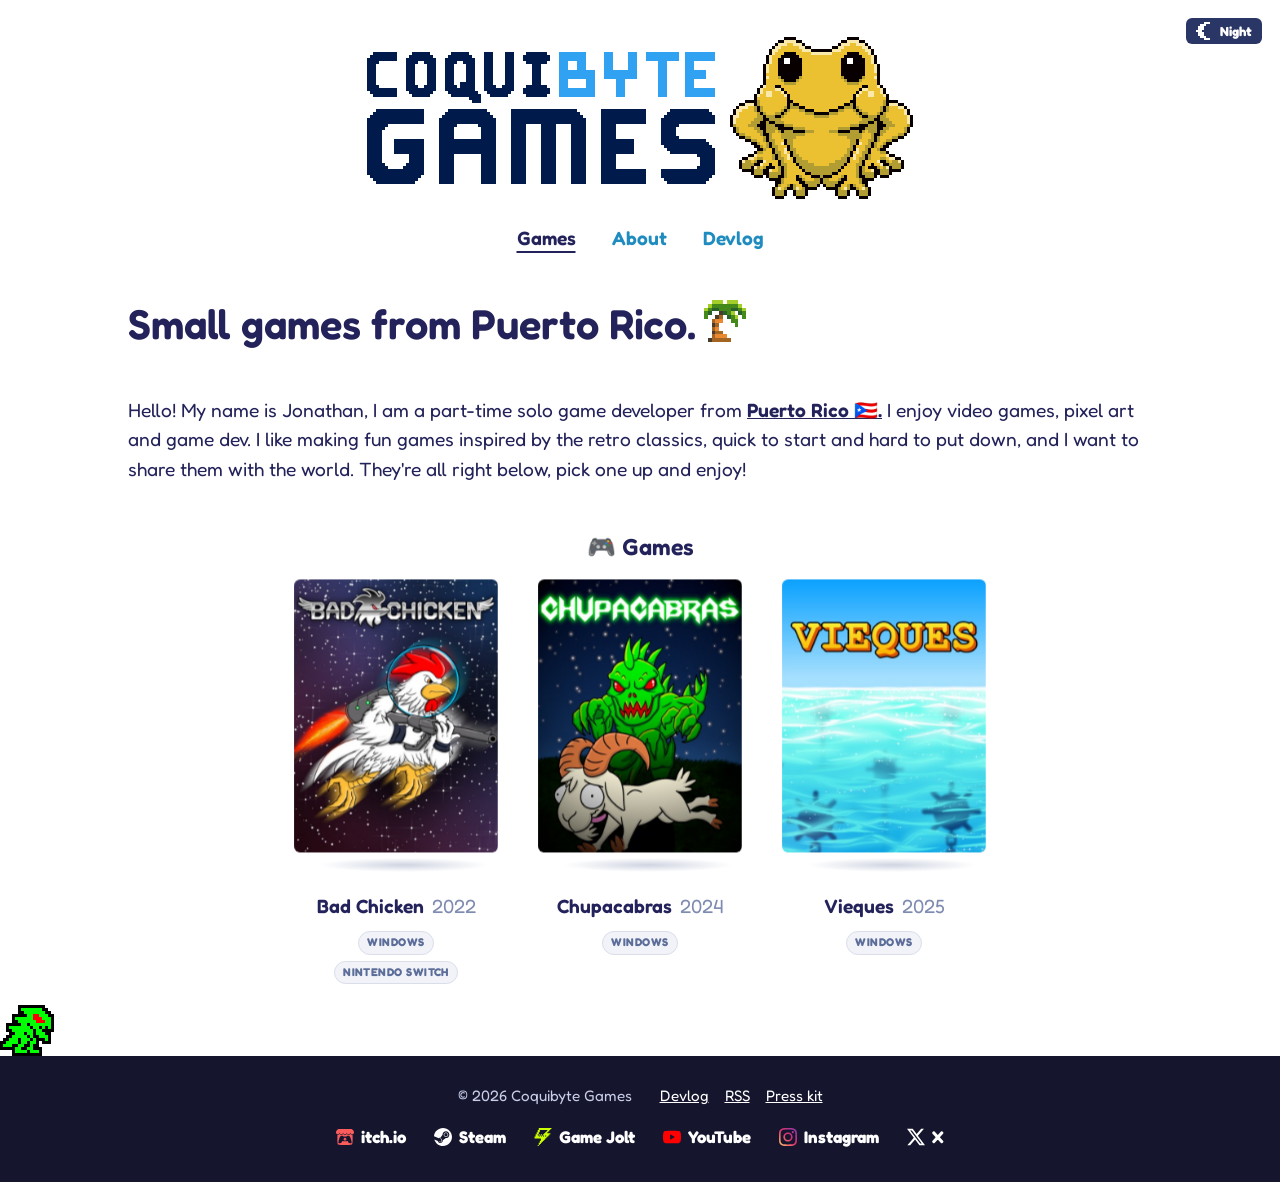
==== index.html @ 66b5eb73 "Coquibyte Games website" ====
<!doctype html>
<html lang="en">
<head>
<title>Coquibyte Games</title>
<meta name="description" content="Fun pixel-art games inspired by the retro classics, quick to start and hard to put down: Bad Chicken on Steam and Switch, Chupacabras and Vieques free on itch.io. Pick one up and enjoy!">
<meta charset="utf-8">
<meta name="viewport" content="width=device-width,initial-scale=1,viewport-fit=cover">
<link rel="icon" type="image/png" href="img/favicon.png">
<!-- Link previews on social sites and chats (build.ps1 fills these from the page's title, description, path and image) -->
<meta property="og:site_name" content="Coquibyte Games">
<meta property="og:type" content="website">
<meta property="og:title" content="Coquibyte Games">
<meta property="og:description" content="Fun pixel-art games inspired by the retro classics, quick to start and hard to put down: Bad Chicken on Steam and Switch, Chupacabras and Vieques free on itch.io. Pick one up and enjoy!">
<link rel="canonical" href="https://coquibytegames.com/">
<meta property="og:url" content="https://coquibytegames.com/">
<meta property="og:image" content="https://coquibytegames.com/img/og-home.png">
<meta name="twitter:card" content="summary_large_image">
<meta name="twitter:site" content="@CoquiByteGames">
<link rel="alternate" type="application/rss+xml" title="Coquibyte Games devlog" href="feed.xml">
<link rel="stylesheet" href="css/style.css">
<script>
// Day or night, set before the page draws: the visitor's choice (the Day/Night button), otherwise their system's setting.
// The choice is kept in localStorage, so it holds across visits, and in window.name, which carries over to the next page
// in the same tab even where storage is blocked
function cbGet(key){
  try{var v=localStorage.getItem(key);if(v)return v;}catch(e){}
  var m=(window.name||"").match(new RegExp("(?:^|;)"+key+"=([a-z]+)"));
  return m?m[1]:null;
}
function cbSet(key,value){
  try{localStorage.setItem(key,value);}catch(e){}
  var parts=(window.name||"").split(";").filter(function(p){return p&&p.indexOf(key+"=")!==0;});
  parts.push(key+"="+value);
  window.name=parts.join(";");
}
(function(){
  var mode=cbGet("cb-mode"),system=window.matchMedia&&window.matchMedia("(prefers-color-scheme: dark)").matches;
  document.documentElement.dataset.theme=mode||(system?"dark":"light");
})();
// The pixel-art logo on whole screen pixels: at a fractional screen scale (150%: 1.5 screen pixels per CSS pixel) its 1 px strokes
// would come out uneven, so the logo is zoomed to the next whole number of screen pixels per art pixel (2 at 150%, 1 at 100%, 2 at 200%)
function cbBrandZoom(){
  var dpr=window.devicePixelRatio||1;
  document.documentElement.style.setProperty("--brand-zoom",Math.ceil(dpr-0.01)/dpr);
}
cbBrandZoom();
</script>
<script src="js/site.js" defer></script>

</head>
<body data-page="games">
<div class="wrap">
<a class="skip" href="#main">Skip to content</a>
<header class="site-head">
  <!-- The logo big and centered, in two layers (tools/make-logos.ps1): the lettering links home, the coquí over it is a button that croaks -->
  <div class="bar-brand">
    <a class="logo-text" href="index.html" aria-label="Coquibyte Games, home">
      <img class="day-only" src="img/logo-text-day.png" width="184" height="56" alt="">
      <img class="night-only" src="img/logo-text-night.png" width="184" height="56" alt="">
    </a>
    <button type="button" class="coqui" id="coqui" data-sound="audio/coqui.wav" aria-label="Coquí!">
      <img src="img/logo-coqui.png" width="61" height="54" alt="">
    </button>
  </div>
  <nav class="site-nav" aria-label="Main">
    <a href="index.html" data-nav="games">Games</a>
    <a href="about.html" data-nav="about">About</a>
    <a href="devlog.html" data-nav="devlog">Devlog</a>
  </nav>
  <!-- Day/Night at the top right corner of the page (2026-11-02): the shared button (js/site.js) -->
  <div class="toolbar">
    <button type="button" class="mode" id="mode" data-modes="light dark" data-sun="img/sun.png" data-moon="img/moon.png"></button>
  </div>
</header>

<main id="main">
  <section class="intro" aria-labelledby="hi">
    <h1 id="hi">Small games from <span class="nowrap">Puerto Rico.<img class="palm" src="img/palm.png" width="44" height="44" alt=""></span></h1>
  </section>

  <!-- The hello paragraph, after Marketing/test-page-2025/test.html; the banner's subtext is rolled into it (2026-11-03) -->
  <section class="hello" aria-label="Hello">
    <p>Hello! My name is Jonathan, I am a part-time solo game developer from <a href="https://en.wikipedia.org/wiki/Puerto_Rico">Puerto Rico 🇵🇷.</a> I enjoy video games, pixel art and game dev. I like making fun games inspired by the retro classics, quick to start and hard to put down, and I want to share them with the world. They're all right below, pick one up and enjoy!</p>
  </section>

  <!-- The games as the shared 3D boxes (build.ps1's box marker, centered here), oldest first and the one in the works last, as the
       2025 test page had them. The itch.io capsules tried before are in img/capsules -->
  <section class="section" aria-labelledby="games-h">
    <h2 id="games-h"><span aria-hidden="true">🎮</span> Games</h2>
    <div class="shelf">
      <a class="game" href="games/bad-chicken.html">
        <span class="box3d" data-game="bad-chicken"><span class="lift"><span class="box">
  <span class="face front"><img src="img/covers/bad-chicken.jpg" alt=""></span>
  <span class="face spine" aria-hidden="true"><span>Bad Chicken</span><i></i></span>
  <span class="face top"></span>
</span></span><span class="floor"></span></span>
        <span class="name"><span>Bad Chicken</span><span class="when">2022</span></span>
        <span class="badges"><span class="badge">Windows</span><span class="badge">Nintendo Switch</span></span>
      </a>
      <a class="game" href="games/chupacabras.html">
        <span class="box3d" data-game="chupacabras"><span class="lift"><span class="box">
  <span class="face front"><img src="img/covers/chupacabras.jpg" alt=""></span>
  <span class="face spine" aria-hidden="true"><span>Chupacabras</span><i></i></span>
  <span class="face top"></span>
</span></span><span class="floor"></span></span>
        <span class="name"><span>Chupacabras</span><span class="when">2024</span></span>
        <span class="badges"><span class="badge">Windows</span></span>
      </a>
      <a class="game" href="games/vieques.html">
        <span class="box3d" data-game="vieques"><span class="lift"><span class="box">
  <span class="face front"><img src="img/covers/vieques.jpg" alt=""></span>
  <span class="face spine" aria-hidden="true"><span>Vieques</span><i></i></span>
  <span class="face top"></span>
</span></span><span class="floor"></span></span>
        <span class="name"><span>Vieques</span><span class="when">2025</span></span>
        <span class="badges"><span class="badge">Windows</span></span>
      </a>
    </div>
  </section>
</main>
<footer>
  <!-- The Chupacabras that runs along the footer's top edge is a button: it opens Chupacabras Run (js/chupa-run.js), an endless
       runner after Chrome's dinosaur game jumping the game's corral fences, played in the strip below, the full width of the page -->
  <button type="button" class="chupa" id="chupa" aria-label="Play Chupacabras Run"></button>
  <div class="cg" id="chupa-game" role="region" aria-label="Chupacabras Run" hidden>
    <canvas id="cg-canvas" width="240" height="80" tabindex="0" data-run="img/chupacabras-run.png" data-fence="img/fence.png" data-goat="img/goat.png" data-bite="img/bite.png" data-sound-animal-hit="audio/animal-hit.wav" data-sound-pick-up="audio/pick-up.wav" data-sound-hit="audio/hit.wav" data-sound-jump="audio/jump.wav"></canvas>
    <div class="cg-top">
      <strong>Chupacabras Run</strong>
      <span class="cg-score"><span id="cg-hi">HI 00000</span> <span id="cg-now">00000</span></span>
      <button type="button" class="cg-close" id="cg-close" aria-label="Close">×</button>
    </div>
    <p class="cg-hint" id="cg-hint">Space, up or tap to jump</p>
  </div>
  <div class="foot-row">
    <span>© 2026 Coquibyte Games</span>
    <nav aria-label="Site">
      <a href="devlog.html">Devlog</a>
      <a href="feed.xml">RSS</a>
      <a href="press.html">Press kit</a>
    </nav>
  </div>
  <!-- The social links with their marks (2026-11-03): Simple Icons (CC0) inline, in the brand colors (Steam and X white on the dark footer) -->
  <nav class="social" aria-label="Elsewhere">
    <a href="https://coquibytegames.itch.io/"><svg class="ico svg" viewBox="0 0 24 24" aria-hidden="true"><path fill="#FA5C5C" d="M3.13 1.338C2.08 1.96.02 4.328 0 4.95v1.03c0 1.303 1.22 2.45 2.325 2.45 1.33 0 2.436-1.102 2.436-2.41 0 1.308 1.07 2.41 2.4 2.41 1.328 0 2.362-1.102 2.362-2.41 0 1.308 1.137 2.41 2.466 2.41h.024c1.33 0 2.466-1.102 2.466-2.41 0 1.308 1.034 2.41 2.363 2.41 1.33 0 2.4-1.102 2.4-2.41 0 1.308 1.106 2.41 2.435 2.41C22.78 8.43 24 7.282 24 5.98V4.95c-.02-.62-2.082-2.99-3.13-3.612-3.253-.114-5.508-.134-8.87-.133-3.362 0-7.945.053-8.87.133zm6.376 6.477a2.74 2.74 0 0 1-.468.602c-.5.49-1.19.795-1.947.795a2.786 2.786 0 0 1-1.95-.795c-.182-.178-.32-.37-.446-.59-.127.222-.303.412-.486.59a2.788 2.788 0 0 1-1.95.795c-.092 0-.187-.025-.264-.052-.107 1.113-.152 2.176-.168 2.95v.005l-.006 1.167c.02 2.334-.23 7.564 1.03 8.85 1.952.454 5.545.662 9.15.663 3.605 0 7.198-.21 9.15-.664 1.26-1.284 1.01-6.514 1.03-8.848l-.006-1.167v-.004c-.016-.775-.06-1.838-.168-2.95-.077.026-.172.052-.263.052a2.788 2.788 0 0 1-1.95-.795c-.184-.178-.36-.368-.486-.59-.127.22-.265.412-.447.59a2.786 2.786 0 0 1-1.95.794c-.76 0-1.446-.303-1.948-.793a2.74 2.74 0 0 1-.468-.602 2.738 2.738 0 0 1-.463.602 2.787 2.787 0 0 1-1.95.794h-.16a2.787 2.787 0 0 1-1.95-.793 2.738 2.738 0 0 1-.464-.602zm-2.004 2.59v.002c.795.002 1.5 0 2.373.953.687-.072 1.406-.108 2.125-.107.72 0 1.438.035 2.125.107.873-.953 1.578-.95 2.372-.953.376 0 1.876 0 2.92 2.934l1.123 4.028c.832 2.995-.266 3.068-1.636 3.07-2.03-.075-3.156-1.55-3.156-3.025-1.124.184-2.436.276-3.748.277-1.312 0-2.624-.093-3.748-.277 0 1.475-1.125 2.95-3.156 3.026-1.37-.004-2.468-.077-1.636-3.072l1.122-4.027c1.045-2.934 2.545-2.934 2.92-2.934zM12 12.714c-.002.002-2.14 1.964-2.523 2.662l1.4-.056v1.22c0 .056.56.033 1.123.007.562.026 1.124.05 1.124-.008v-1.22l1.4.055C14.138 14.677 12 12.713 12 12.713z"/></svg>itch.io</a>
    <a href="https://store.steampowered.com/search/?developer=Coquibyte%20Games"><svg class="ico svg" viewBox="0 0 24 24" aria-hidden="true"><path fill="#FFFFFF" d="M11.979 0C5.678 0 .511 4.86.022 11.037l6.432 2.658c.545-.371 1.203-.59 1.912-.59.063 0 .125.004.188.006l2.861-4.142V8.91c0-2.495 2.028-4.524 4.524-4.524 2.494 0 4.524 2.031 4.524 4.527s-2.03 4.525-4.524 4.525h-.105l-4.076 2.911c0 .052.004.105.004.159 0 1.875-1.515 3.396-3.39 3.396-1.635 0-3.016-1.173-3.331-2.727L.436 15.27C1.862 20.307 6.486 24 11.979 24c6.627 0 11.999-5.373 11.999-12S18.605 0 11.979 0zM7.54 18.21l-1.473-.61c.262.543.714.999 1.314 1.25 1.297.539 2.793-.076 3.332-1.375.263-.63.264-1.319.005-1.949s-.75-1.121-1.377-1.383c-.624-.26-1.29-.249-1.878-.03l1.523.63c.956.4 1.409 1.5 1.009 2.455-.397.957-1.497 1.41-2.454 1.012H7.54zm11.415-9.303c0-1.662-1.353-3.015-3.015-3.015-1.665 0-3.015 1.353-3.015 3.015 0 1.665 1.35 3.015 3.015 3.015 1.663 0 3.015-1.35 3.015-3.015zm-5.273-.005c0-1.252 1.013-2.266 2.265-2.266 1.249 0 2.266 1.014 2.266 2.266 0 1.251-1.017 2.265-2.266 2.265-1.253 0-2.265-1.014-2.265-2.265z"/></svg>Steam</a>
    <a href="https://gamejolt.com/@CoquiByteGames"><svg class="ico svg" viewBox="0 0 24 24" aria-hidden="true"><path fill="#CCFF00" d="M6.353 0v2.824H4.94v2.823H3.53v2.824H2.118v2.823H.706v2.824h8.47v2.823H7.765v2.824H6.353v2.823h1.412v-1.412h1.411v-1.411h1.412v-1.412H12V16.94h1.412v-1.41h1.412v-1.411h1.411v-1.412h1.412v-1.412h1.412V9.882h1.412V8.471h1.411V7.059h-4.235V5.647h1.412V4.235h1.412V2.824h1.411V1.412h1.412V0zm0 22.588H4.94V24h1.412zM7.765 2.824h9.882v1.411h-1.412v1.412h-1.411V7.06h-1.412v1.41H12v1.411h1.412v1.412H12V9.882h-1.412v1.412H9.176V9.882H7.765v1.412H6.353V9.882H4.94V8.471h1.412V5.647h1.412zM6.353 8.47v1.411h1.412v-1.41zm2.823 1.411h1.412v-1.41H9.176zm5.648 0h1.411v1.412h-1.411Z"/></svg>Game Jolt</a>
    <a href="https://www.youtube.com/channel/UC5mKjan32Wj9773EDvB_U4A"><svg class="ico svg" viewBox="0 0 24 24" aria-hidden="true"><path fill="#FF0000" d="M23.498 6.186a3.016 3.016 0 0 0-2.122-2.136C19.505 3.545 12 3.545 12 3.545s-7.505 0-9.377.505A3.017 3.017 0 0 0 .502 6.186C0 8.07 0 12 0 12s0 3.93.502 5.814a3.016 3.016 0 0 0 2.122 2.136c1.871.505 9.376.505 9.376.505s7.505 0 9.377-.505a3.015 3.015 0 0 0 2.122-2.136C24 15.93 24 12 24 12s0-3.93-.502-5.814zM9.545 15.568V8.432L15.818 12l-6.273 3.568z"/></svg>YouTube</a>
    <a href="https://www.instagram.com/coquibytegames/"><svg class="ico svg" viewBox="0 0 24 24" aria-hidden="true"><defs><linearGradient id="ig" x1="0" y1="1" x2="1" y2="0"><stop offset="0" stop-color="#FDC468"/><stop offset=".5" stop-color="#E1306C"/><stop offset="1" stop-color="#833AB4"/></linearGradient></defs><path fill="url(#ig)" d="M7.0301.084c-1.2768.0602-2.1487.264-2.911.5634-.7888.3075-1.4575.72-2.1228 1.3877-.6652.6677-1.075 1.3368-1.3802 2.127-.2954.7638-.4956 1.6365-.552 2.914-.0564 1.2775-.0689 1.6882-.0626 4.947.0062 3.2586.0206 3.6671.0825 4.9473.061 1.2765.264 2.1482.5635 2.9107.308.7889.72 1.4573 1.388 2.1228.6679.6655 1.3365 1.0743 2.1285 1.38.7632.295 1.6361.4961 2.9134.552 1.2773.056 1.6884.069 4.9462.0627 3.2578-.0062 3.668-.0207 4.9478-.0814 1.28-.0607 2.147-.2652 2.9098-.5633.7889-.3086 1.4578-.72 2.1228-1.3881.665-.6682 1.0745-1.3378 1.3795-2.1284.2957-.7632.4966-1.636.552-2.9124.056-1.2809.0692-1.6898.063-4.948-.0063-3.2583-.021-3.6668-.0817-4.9465-.0607-1.2797-.264-2.1487-.5633-2.9117-.3084-.7889-.72-1.4568-1.3876-2.1228C21.2982 1.33 20.628.9208 19.8378.6165 19.074.321 18.2017.1197 16.9244.0645 15.6471.0093 15.236-.005 11.977.0014 8.718.0076 8.31.0215 7.0301.0839m.1402 21.6932c-1.17-.0509-1.8053-.2453-2.2287-.408-.5606-.216-.96-.4771-1.3819-.895-.422-.4178-.6811-.8186-.9-1.378-.1644-.4234-.3624-1.058-.4171-2.228-.0595-1.2645-.072-1.6442-.079-4.848-.007-3.2037.0053-3.583.0607-4.848.05-1.169.2456-1.805.408-2.2282.216-.5613.4762-.96.895-1.3816.4188-.4217.8184-.6814 1.3783-.9003.423-.1651 1.0575-.3614 2.227-.4171 1.2655-.06 1.6447-.072 4.848-.079 3.2033-.007 3.5835.005 4.8495.0608 1.169.0508 1.8053.2445 2.228.408.5608.216.96.4754 1.3816.895.4217.4194.6816.8176.9005 1.3787.1653.4217.3617 1.056.4169 2.2263.0602 1.2655.0739 1.645.0796 4.848.0058 3.203-.0055 3.5834-.061 4.848-.051 1.17-.245 1.8055-.408 2.2294-.216.5604-.4763.96-.8954 1.3814-.419.4215-.8181.6811-1.3783.9-.4224.1649-1.0577.3617-2.2262.4174-1.2656.0595-1.6448.072-4.8493.079-3.2045.007-3.5825-.006-4.848-.0608M16.953 5.5864A1.44 1.44 0 1 0 18.39 4.144a1.44 1.44 0 0 0-1.437 1.4424M5.8385 12.012c.0067 3.4032 2.7706 6.1557 6.173 6.1493 3.4026-.0065 6.157-2.7701 6.1506-6.1733-.0065-3.4032-2.771-6.1565-6.174-6.1498-3.403.0067-6.156 2.771-6.1496 6.1738M8 12.0077a4 4 0 1 1 4.008 3.9921A3.9996 3.9996 0 0 1 8 12.0077"/></svg>Instagram</a>
    <a href="https://x.com/CoquiByteGames"><svg class="ico svg" viewBox="0 0 24 24" aria-hidden="true"><path fill="#FFFFFF" d="M18.901 1.153h3.68l-8.04 9.19L24 22.846h-7.406l-5.8-7.584-6.638 7.584H.474l8.6-9.83L0 1.154h7.594l5.243 6.932ZM17.61 20.644h2.039L6.486 3.24H4.298Z"/></svg>X</a>
  </nav>
</footer>
<script src="js/chupa-run.js" defer></script>

</div>
</body>
</html>
---- css/style.css ----
/* Coquibyte Games: styled after coquibytegames.itch.io (white page, navy ink, sky-blue links, Lato, pixel wordmark, gold coquí).
   Layout: one centered column; games as a shelf of 3D boxes. */

/* FONTS, served from the site itself (src/fonts, the Latin subsets of Google Fonts' files; both are under the SIL Open Font License) */
@font-face{font-family:"Lato";font-style:normal;font-weight:400;font-display:swap;src:url(../fonts/lato-400.woff2) format("woff2")}
@font-face{font-family:"Lato";font-style:normal;font-weight:700;font-display:swap;src:url(../fonts/lato-700.woff2) format("woff2")}
@font-face{font-family:"Lato";font-style:normal;font-weight:900;font-display:swap;src:url(../fonts/lato-900.woff2) format("woff2")}
@font-face{font-family:"Silkscreen";font-style:normal;font-weight:400;font-display:swap;src:url(../fonts/silkscreen-400.woff2) format("woff2")}
@font-face{font-family:"Silkscreen";font-style:normal;font-weight:700;font-display:swap;src:url(../fonts/silkscreen-700.woff2) format("woff2")}

:root{
  --bg:#ffffff;
  --surface:#f1f3f8;
  --fg:#253c77;
  --muted:#5c6d99;
  --faint:#7f8bb0;
  --line:#d9deea;
  --accent:#1f8cbf;
  --accent-ink:#ffffff;
  --sun:#f5c024;
  --ui:#5b6176;
  --shadow:rgba(37,60,119,.22);
  --tag-out:#2f9e6a; --tag-soon:#c96a12; --tag-dev:#6a5bc4;
  --radius:14px;
  --body:"Lato", system-ui, -apple-system, "Segoe UI", sans-serif;
  --pixel:"Silkscreen", "Courier New", monospace;
}
/* Night: the system's dark setting, or chosen with the Day/Night button (head.html sets data-theme before the page draws) */
:root[data-theme="dark"]{
  --bg:#0f1733; --surface:#18234a; --fg:#e4eaff; --muted:#aab6dc; --faint:#8592bb; --line:#2a3766;
  --accent:#5cc3ef; --accent-ink:#0f1733; --sun:#f7c948; --ui:#2a3766; --shadow:rgba(0,0,0,.45);
  --tag-out:#4cc98c; --tag-soon:#f0a25a; --tag-dev:#a99cf0; color-scheme:dark}


*{box-sizing:border-box}
html{-webkit-text-size-adjust:100%;scrollbar-gutter:stable;scroll-padding-top:calc(var(--head-h,96px) + 12px)} /* anchor links land below the sticky menu bar: its measured height (site.js sets --head-h) plus a gap */ /* the scrollbar's space is always kept, so the centered page doesn't shift between short pages and long ones */
body{margin:0;background:var(--bg);color:var(--fg);font:17px/1.55 var(--body);
  padding-left:max(16px,env(safe-area-inset-left,0px));padding-right:max(16px,env(safe-area-inset-right,0px))}
.wrap{max-width:980px;margin:0 auto;display:flex;flex-direction:column;gap:48px;padding-block:20px 48px;min-height:100vh;min-height:100dvh} /* at least the window: the footer sits at its bottom on short pages */
a{color:var(--accent)}
:focus-visible{outline:3px solid var(--sun);outline-offset:3px}
h1,h2,h3{font-weight:900;text-wrap:balance;margin:0;line-height:1.15}
h1{font-size:clamp(1.8rem,5vw,2.6rem)}
h2{font-size:1.45rem}
p{margin:0}
.skip{position:absolute;left:-9999px}
.skip:focus{left:16px;top:16px;background:var(--bg);padding:6px 10px;z-index:5}

/* LANGUAGES: every page carries English (.en) and Spanish (.es, lang="es"); html's lang, set in head.html from the visitor's choice
   or their browser, picks which shows. Text with no class is the same in both */
:root:not([lang="es"]) .es,:root[lang="es"] .en{display:none!important}

/* HEADER */
/* The menu bar: the logo at the left, the links and day/night at the right; pinned to the top while scrolling */
.site-head{position:sticky;top:env(safe-area-inset-top,0px);z-index:10;background:var(--bg);border-bottom:1px solid var(--line);
  display:flex;flex-wrap:wrap;align-items:center;gap:8px 28px;padding-block:10px}
body::before{content:"";position:fixed;inset:0 0 auto;height:env(safe-area-inset-top,0px);z-index:10;background:var(--bg)}
/* The logo at 1x: the lettering (184x56, a link home) with the coquí layer placed over it where it sits in the full logo */
.bar-brand{position:relative;width:184px;height:56px;flex:none;zoom:var(--brand-zoom,1)} /* whole screen pixels per art pixel, set in head.html */
.logo-text{display:block}
.bar-brand img{image-rendering:pixelated;display:block}
.coqui{position:absolute;left:122px;top:1px;padding:0;border:0;background:none;cursor:pointer;transform-origin:50% 100%}
/* A click pets the coquí: its head is pressed down toward its feet, then springs back */
.coqui.croak{animation:coqui-pet .45s ease-out}
@keyframes coqui-pet{30%{transform:scale(1.1,.8)}65%{transform:scale(.97,1.05)}}
.site-nav{display:flex;flex-wrap:wrap;gap:6px 24px;font-weight:700;margin-left:auto}
.toolbar{display:flex;gap:8px}
@media (max-width:620px){
  .site-nav{order:3;flex-basis:100%;margin-left:0}
  .toolbar{margin-left:auto}
}
/* The logo copy for the current theme: navy text by day, light text by night */
:root:not([data-theme="dark"]) .night-only,:root[data-theme="dark"] .day-only{display:none!important}
.mode{background:#2a3766;color:#fff;border:0;border-radius:6px;font:700 .82rem var(--body);display:inline-flex;align-items:center;gap:6px;padding:4px 10px;cursor:pointer} /* the same dark blue in both looks, white text, the sun or the moon on it (2026-11-04) */
.mode img{width:calc(18px * var(--brand-zoom,1));height:calc(18px * var(--brand-zoom,1));image-rendering:pixelated} /* 9x9 pixel art at 2 px an art pixel, on whole screen pixels */
.site-nav a{text-decoration:none}
.site-nav a:hover{text-decoration:underline}
.site-nav a[aria-current="page"]{color:var(--fg);text-decoration:underline;text-underline-offset:6px;text-decoration-thickness:2px}

main{display:flex;flex-direction:column;gap:48px;flex:1}
.intro{display:flex;flex-direction:column;gap:10px}
.intro p{font-size:1.1rem;color:var(--muted);max-width:62ch}
/* The palm tree after "Puerto Rico." in the home title, sitting on the text baseline */
.nowrap{white-space:nowrap}
.palm{height:1em;width:auto;margin-left:.2em;vertical-align:-.08em;image-rendering:pixelated}
.section{display:flex;flex-direction:column;gap:22px}

/* GAME BOX: a 3D box (front, spine, top) facing the viewer; on hover it grows, turns to show its spine, bobs and rocks 6 degrees */
.box3d{--bw:170px;--bh:228px;--bd:30px;width:var(--bw);height:calc(var(--bh) + 26px);position:relative;display:block}
.box3d .lift{position:absolute;inset:0 0 26px 0;perspective:900px;translate:0 0;rotate:0deg}
.box3d .box{position:absolute;inset:0;transform-style:preserve-3d;transform:none;transition:transform .3s}
.box3d .face{position:absolute;left:0;top:0;backface-visibility:hidden;overflow:hidden;will-change:transform}
/* The boxes keep their own compositor layers: without it Chrome re-rasterizes them in tiles while they grow, rock and bob, and
   hairline gaps between tiles flash through as the page background */
.box3d,.box3d .lift,.box3d .box{will-change:transform}
.box3d .front{width:var(--bw);height:var(--bh);transform:translateZ(calc(var(--bd) / 2));border-radius:6px;transition:border-radius .3s}
.box3d .front canvas{width:100%;height:100%;display:block;image-rendering:pixelated}
.box3d .front img{width:100%;height:100%;display:block;object-fit:cover;max-width:none}
.box3d .spine{width:var(--bd);height:var(--bh);left:calc((var(--bw) - var(--bd)) / 2);transform:rotateY(-90deg) translateZ(calc(var(--bw) / 2));
  background:var(--box-dark,#333);display:flex;flex-direction:column;align-items:center;justify-content:space-between;padding:8px 0;filter:brightness(.82)}
.box3d .spine span{writing-mode:vertical-rl;transform:rotate(180deg);font:700 .7rem var(--pixel);color:#fff;letter-spacing:.06em;text-transform:uppercase;white-space:nowrap}
.box3d .spine i{width:12px;height:12px;background:var(--sun);display:block}
.box3d .top{width:var(--bw);height:var(--bd);top:calc((var(--bh) - var(--bd)) / 2);transform:rotateX(90deg) translateZ(calc(var(--bh) / 2));background:var(--box-light,#666);filter:brightness(1.1)}
.box3d .title{position:absolute;left:0;right:0;top:0;padding:7px 8px;font:700 .82rem/1.05 var(--pixel);color:#fff;text-transform:uppercase;text-align:center;
  text-shadow:1px 1px 0 rgba(0,0,0,.55),-1px 1px 0 rgba(0,0,0,.55)}
.box3d .floor{position:absolute;left:12%;right:4%;bottom:4px;height:14px;border-radius:50%;background:radial-gradient(closest-side,var(--shadow),transparent);transition:transform .3s,opacity .3s}
@keyframes box-bob{0%,100%{translate:0 -4px}50%{translate:0 -14px}}
@keyframes box-rock{0%,100%{rotate:-6deg}50%{rotate:6deg}}
@keyframes floor-breathe{0%,100%{transform:scale(.92);opacity:.8}50%{transform:scale(.72);opacity:.5}}
a:hover > .box3d .lift,a:focus-visible > .box3d .lift,.game-page .box3d:hover .lift{animation:box-bob 1.1s ease-in-out infinite,box-rock 2.2s ease-in-out infinite}
a:hover > .box3d .floor,a:focus-visible > .box3d .floor,.game-page .box3d:hover .floor{animation:floor-breathe 1.1s ease-in-out infinite}
a:hover > .box3d .box,a:focus-visible > .box3d .box,.game-page .box3d:hover .box{transform:rotateX(-6deg) rotateY(18deg)}
/* Turned, the front meets the spine: square left corners, so no gap shows between them */
a:hover > .box3d .front,a:focus-visible > .box3d .front,.game-page .box3d:hover .front{border-top-left-radius:0;border-bottom-left-radius:0;transition-duration:.1s}
.box3d{transform-origin:50% 100%;transition:scale .3s}
a:hover > .box3d,a:focus-visible > .box3d,.game-page .box3d:hover{scale:1.25;z-index:2}
@media (prefers-reduced-motion:reduce){
  a:hover > .box3d .lift,a:focus-visible > .box3d .lift,.game-page .box3d:hover .lift{animation:none;translate:0 -8px}
  a:hover > .box3d .floor,.game-page .box3d:hover .floor{animation:none}
  .box3d .box,.box3d{transition:none}
  .coqui.croak{animation:none}
}

/* GAMES SHELF */
.shelf{display:grid;grid-template-columns:repeat(auto-fill,minmax(210px,1fr));gap:36px 20px}
.game{display:flex;flex-direction:column;align-items:center;gap:10px;text-decoration:none;color:inherit;text-align:center}
.game .name{display:flex;align-items:center;justify-content:center;gap:8px;flex-wrap:wrap;font-weight:700;font-size:1.05rem;color:var(--accent)}
.game:hover .name > span:first-child{text-decoration:underline}
.game .pitch{font-size:.9rem;line-height:1.4;color:var(--muted);max-width:30ch}
.game .kind{font-size:.82rem;color:var(--faint)}
.tag{font-weight:700;font-size:.66rem;letter-spacing:.05em;text-transform:uppercase;padding:1px 6px;border-radius:4px;color:var(--bg)}
.tag.out{background:var(--tag-out)} .tag.soon{background:var(--tag-soon)} .tag.dev{background:var(--tag-dev)}
/* Platform badges, in the text under a box on the shelf and in a game page's facts */
.badges{display:inline-flex;flex-wrap:wrap;gap:6px;vertical-align:middle}
.badge{font-weight:700;font-size:.7rem;letter-spacing:.04em;text-transform:uppercase;padding:2px 8px;border-radius:999px;background:var(--surface);color:var(--muted);border:1px solid var(--line);white-space:nowrap}
.game .badges{justify-content:center}
@media (max-width:520px){
  .shelf{grid-template-columns:repeat(2,minmax(0,1fr));gap:28px 12px}
  .box3d{--bw:128px;--bh:172px;--bd:22px}
  .box3d .title{font-size:.66rem;padding:5px 6px}
  .game .pitch{display:none}
}

/* GAME PAGE */
.back{font-weight:700;text-decoration:none;align-self:flex-start}
.game-page{display:grid;grid-template-columns:auto minmax(0,1fr);gap:40px;align-items:start}
.game-page .box3d{--bw:250px;--bh:334px;--bd:42px}
.game-page .box3d .title{font-size:1.1rem;padding:10px}
.game-body{display:flex;flex-direction:column;gap:16px;min-width:0;max-width:62ch}
.game-body .lead{font-size:1.15rem;color:var(--muted)}
.facts{display:grid;grid-template-columns:auto 1fr;gap:6px 18px;margin:0;font-size:.95rem}
.facts dt{color:var(--faint);font-weight:700;font-size:.72rem;letter-spacing:.05em;text-transform:uppercase;padding-top:3px}
.facts dd{margin:0}
.btns{display:flex;flex-wrap:wrap;gap:10px}
.btn{font:700 .92rem var(--body);text-decoration:none;padding:9px 16px;border-radius:8px;border:2px solid var(--fg);color:var(--fg);background:none;cursor:pointer}
.btn.primary{background:var(--accent);border-color:var(--accent);color:var(--accent-ink)}
.btn.primary:hover{filter:brightness(1.08)}
.btn:not(.primary):hover{background:var(--surface)}
.game-body .small{font-size:.9rem;color:var(--muted)}
/* The long description under the screenshots: sections, feature lists and control tables */
.about-game{display:flex;flex-direction:column;gap:14px;margin-top:12px}
.about-game h2{font-size:1.25rem;margin-top:10px}
/* The pitch: the description's opening headline and paragraph, between the news and the trailer */
.pitch{display:flex;flex-direction:column;gap:10px;margin-top:8px}
.pitch h2{font-size:1.25rem}
.about-game ul{margin:0;padding-left:1.3em;display:flex;flex-direction:column;gap:6px}
.keys{border-collapse:collapse;width:100%;font-size:.95rem}
.keys th,.keys td{text-align:left;padding:7px 12px 7px 0;border-bottom:1px solid var(--line);vertical-align:top}
.keys thead th{color:var(--muted);font-weight:700;font-size:.78rem;letter-spacing:.04em;text-transform:uppercase}
.keys tbody th{font-weight:700;white-space:nowrap}
/* A game page's news: its devlog posts, newest first (build.ps1 fills it; nothing when there are none) */
.news{display:flex;flex-direction:column;gap:8px}
.news h2{font-size:1.1rem}
.news ul{list-style:none;margin:0;padding:0;display:flex;flex-direction:column;gap:6px}
.news li{display:flex;flex-wrap:wrap;gap:4px 12px;font-size:.95rem}
.news time{color:var(--faint);font-variant-numeric:tabular-nums}
/* The trailer: a poster with a play button, replaced by the YouTube player when clicked (site.js) */
.trailer{aspect-ratio:16/9;border-radius:8px;overflow:hidden;background:#000;position:relative}
.trailer iframe{position:absolute;inset:0;width:100%;height:100%;border:0}
.trailer-play{display:block;width:100%;height:100%;padding:0;border:0;background:none;cursor:pointer;position:relative}
.trailer-play img{width:100%;height:100%;object-fit:cover;display:block;image-rendering:pixelated;transition:filter .2s}
.trailer-play:hover img,.trailer-play:focus-visible img{filter:brightness(1.1)}
.play-icon{position:absolute;left:50%;top:50%;width:72px;height:50px;translate:-50% -50%;border-radius:12px;background:rgba(0,0,0,.65);display:grid;place-items:center;transition:background .2s}
.play-icon::after{content:"";border-style:solid;border-width:12px 0 12px 22px;border-color:transparent transparent transparent #fff;margin-left:4px}
.trailer-play:hover .play-icon,.trailer-play:focus-visible .play-icon{background:var(--accent)}
/* Screenshots: a strip three wide that scrolls sideways (swipe, trackpad or the arrows), snapping to a shot; a click opens the
   full-size shot in the lightbox */
.shots{position:relative}
.shots-strip{display:grid;grid-auto-flow:column;grid-auto-columns:calc((100% - 20px) / 3);gap:10px;overflow-x:auto;scroll-snap-type:x mandatory;scrollbar-width:none;border-radius:8px}
.shots-strip::-webkit-scrollbar{display:none}
.shot{scroll-snap-align:start;display:block;aspect-ratio:16/9;border-radius:8px;overflow:hidden;background:#000}
.shot img{width:100%;height:100%;object-fit:cover;display:block;transition:filter .2s}
.shot:hover img,.shot:focus-visible img{filter:brightness(1.1)}
.shots-arrow{position:absolute;top:50%;translate:0 -50%;width:32px;height:52px;padding:0 0 4px;border:0;border-radius:8px;background:rgba(0,0,0,.6);color:#fff;font:400 1.8rem/1 var(--body);cursor:pointer;z-index:1;transition:background .2s,opacity .2s}
.shots-arrow.prev{left:-10px}
.shots-arrow.next{right:-10px}
.shots-arrow:hover,.shots-arrow:focus-visible{background:var(--accent)}
.shots-arrow[disabled]{opacity:0;pointer-events:none}
.shots-empty{display:grid;grid-template-columns:repeat(3,minmax(0,1fr));gap:10px}
.shots-empty div{aspect-ratio:16/9;max-width:100%;background:repeating-linear-gradient(45deg,var(--line) 0 6px,transparent 6px 12px);border-radius:8px;display:grid;place-items:center;font-size:.72rem;color:var(--muted)}
.lightbox{max-width:min(96vw,1920px);max-height:96vh;padding:0;border:0;border-radius:8px;background:#000;color:#fff;overflow:visible}
.lightbox::backdrop{background:rgba(0,0,0,.85)}
.lightbox img{display:block;max-width:min(96vw,1920px);max-height:92vh;width:auto;height:auto}
.lightbox button{position:absolute;border:0;border-radius:8px;background:rgba(0,0,0,.6);color:#fff;cursor:pointer;font:400 1.8rem/1 var(--body);transition:background .2s}
.lightbox button:hover,.lightbox button:focus-visible{background:var(--accent)}
.lightbox .close{top:8px;right:8px;width:40px;height:40px;font-size:1.4rem}
.lightbox .prev,.lightbox .next{top:50%;translate:0 -50%;width:40px;height:64px;padding:0 0 4px}
.lightbox .prev{left:8px}
.lightbox .next{right:8px}
.lightbox .count{position:absolute;left:50%;bottom:8px;translate:-50% 0;padding:3px 10px;border-radius:999px;background:rgba(0,0,0,.6);font-size:.8rem}
@media (max-width:700px){
  .game-page{grid-template-columns:minmax(0,1fr);justify-items:center;gap:24px}
  .game-body{justify-self:stretch}
  .game-page .box3d{--bw:200px;--bh:268px;--bd:34px}
  .shots-strip{grid-auto-columns:calc((100% - 6px) / 2);gap:6px}
  .shots-arrow.prev{left:-6px}
  .shots-arrow.next{right:-6px}
  .shots-empty{gap:6px}
}

/* DEVLOG */
.page-head{display:flex;flex-direction:column;gap:8px;max-width:62ch}
.page-head p{font-size:1.05rem;color:var(--muted)}
.posts{list-style:none;margin:0;padding:0;display:flex;flex-direction:column;border-top:1px solid var(--line)}
.posts li{border-bottom:1px solid var(--line)}
.posts a{display:grid;grid-template-columns:7.5rem minmax(0,1fr);gap:4px 20px;padding:18px 0;text-decoration:none;color:var(--fg)}
.posts a:hover h3{text-decoration:underline}
.posts time{color:var(--faint);font-size:.85rem;font-variant-numeric:tabular-nums;padding-top:4px}
.posts .pb{display:flex;flex-direction:column;gap:4px;min-width:0}
.posts h3{font-size:1.25rem;color:var(--accent);font-weight:700}
.posts p{color:var(--muted)}
.gtag{font-weight:700;font-size:.72rem;letter-spacing:.05em;text-transform:uppercase;color:var(--faint)}
.post{display:flex;flex-direction:column;gap:18px;max-width:65ch}
.post .meta{display:flex;flex-wrap:wrap;gap:8px;font-size:.85rem;color:var(--faint)}
.post p{font-size:1.05rem}
.post h2{margin-top:10px}
.post ul{margin:0;padding-left:1.3em;display:flex;flex-direction:column;gap:8px;font-size:1.05rem}
.post code{font-size:.92em;background:var(--surface);padding:1px 5px;border-radius:5px;overflow-wrap:anywhere}
.compare{border-collapse:collapse;width:100%;font-size:.98rem;font-variant-numeric:tabular-nums}
.compare th,.compare td{text-align:left;padding:8px 12px 8px 0;border-bottom:1px solid var(--line);vertical-align:top}
.compare thead th{color:var(--muted);font-weight:700}
.compare tbody th{font-weight:700;white-space:nowrap}
.compare td:last-child{color:var(--accent);font-weight:700}
@media (max-width:520px){.posts a{grid-template-columns:1fr}}

/* ABOUT */
.two{display:grid;grid-template-columns:repeat(auto-fit,minmax(260px,1fr));gap:36px}
.col{display:flex;flex-direction:column;gap:36px;min-width:0}
.block{display:flex;flex-direction:column;gap:12px;max-width:62ch;min-width:0}
.note{font-size:.85rem;color:var(--faint)}
.press{list-style:none;margin:0;padding:0;display:flex;flex-direction:column;border-top:1px solid var(--line)}
.press li{display:flex;justify-content:space-between;gap:12px;padding:8px 0;border-bottom:1px solid var(--line);font-size:.92rem}
.press span{color:var(--faint);font-size:.8rem}
.mail code{user-select:all;font-size:.95rem}

.sr{position:absolute;left:-9999px}

footer{display:flex;flex-direction:column;gap:12px;font-size:.85rem;color:var(--faint);border-top:1px solid var(--line);padding-top:16px}
.foot-row{display:flex;flex-wrap:wrap;justify-content:space-between;gap:12px}
footer nav{display:flex;flex-wrap:wrap;gap:6px 16px}
/* Where else to find the studio */
.social a{text-decoration:none;font-weight:700}
.social a:hover{text-decoration:underline}

/* PRESS KIT (press.html): facts, logos, one section per game */
.kit{display:flex;flex-direction:column;gap:44px;max-width:72ch}
.kit .block{max-width:none}
.kit .lead{font-size:1.15rem;color:var(--muted)}
.kit .features{margin:0;padding-left:1.3em;display:flex;flex-direction:column;gap:6px}
.kit-game{display:flex;flex-direction:column;gap:14px;padding-top:36px;border-top:1px solid var(--line)}
.kit-game h2{font-size:1.4rem}
.logo-grid{display:grid;grid-template-columns:repeat(auto-fit,minmax(220px,1fr));gap:14px}
.logo-grid figure{margin:0;background:#fff;border:1px solid var(--line);border-radius:10px;padding:22px 18px;display:flex;flex-direction:column;align-items:center;justify-content:center;gap:12px}
.logo-grid img{image-rendering:pixelated;max-width:100%;height:auto} /* the 1x files shown at 2x */
.logo-grid figcaption{font-size:.8rem;color:#555;text-align:center}
.todo{background:#ffd54a;color:#3a2a00;font:700 .68rem var(--body);padding:1px 6px;border-radius:4px;letter-spacing:.04em;text-transform:uppercase;vertical-align:middle} /* a draft's blank or unverified fact */


/* ===== THE CENTERED LOOK (chosen 2026-11-03; formerly css/centered.css, loaded after the rules above, so these override them.
   The first look is archived in archive/first-look) ===== */
/* CENTERED (2026-11-01): the look chosen on 2026-11-03, after Marketing/test-page-2025/test.html: the logo big and centered at the top with the
   menu under it, Fredoka for the text, the home page centered with the games as rounded capsules, a dark footer with the links
   centered. Written as overrides of the rules above (a separate stylesheet loaded after them until the merge) */
@font-face{font-family:"Fredoka";font-style:normal;font-weight:300 700;font-display:swap;src:url(../fonts/fredoka-300-700.woff2) format("woff2")}

:root{--body:"Fredoka",system-ui,-apple-system,"Segoe UI",sans-serif;--fg:#23225a;--radius:15px}
:root[data-theme="dark"]{--fg:#e4eaff}
html{overflow-x:clip;scroll-padding-top:12px} /* the menu bar isn't pinned here, so anchors need no room for it; clip: the running Chupacabras leaves at the right */
body{font-size:18px}
h1,h2,h3{font-weight:600}
.wrap{max-width:none;gap:40px;padding-block:0} /* as wide as the body, so the dark footer can reach the window's edges; no bottom padding, it meets the bottom too */
.site-head,main{width:100%;max-width:1360px;margin-inline:auto} /* the content's block: four boxes in a row */
:root{--edge-l:max(16px,env(safe-area-inset-left,0px));--edge-r:max(16px,env(safe-area-inset-right,0px))} /* the body's side padding (style.css), undone by the footer */

/* HEADER: the logo centered at 3x (2x, then 1x, as the screen narrows), the menu under the logo; not pinned while scrolling.
   The Day/Night button sits at the top right corner of the page, out of the flow (two looks here: light and dark) */
.site-head{position:static;flex-direction:column;align-items:center;gap:22px;padding:34px 0 6px;border-bottom:0}
.bar-brand{zoom:calc(var(--brand-zoom,1) * 3)} /* whole screen pixels per art pixel, as the base's 1x logo */
@media (max-width:1000px){.bar-brand{zoom:calc(var(--brand-zoom,1) * 2)}}
@media (max-width:600px){.bar-brand{zoom:var(--brand-zoom,1)}}
.site-nav{margin:0;justify-content:center;gap:8px 36px;font-size:1.2rem;font-weight:600}
@media (max-width:620px){.site-nav{order:0;flex-basis:auto}}

/* HOME: the headline and its line at the left, the games centered */
[data-page="games"] main{align-items:center;text-align:center}
.intro{align-self:stretch;width:100%;max-width:1024px;margin-inline:auto;align-items:flex-start;text-align:left} /* the same block as the hello paragraph, so their left edges line up */
.intro p{font-size:1.2rem}
/* The 2025 page's hello paragraph between the headline and the games: a centered block, the text at the left, as it was (24px, 1024 wide there) */
.hello{align-self:stretch;width:100%;max-width:1024px;margin-inline:auto;text-align:left}
.hello p{font-size:1.2rem;margin:0}
.hello a{color:var(--fg);font-weight:600}

/* ABOUT and DEVLOG (pages/about.html and devlog.html here): one column, the same 1024 block as the home page's text, the blocks as wide as it */
.single{width:100%;max-width:1024px;margin-inline:auto;display:flex;flex-direction:column;gap:40px;text-align:left}
.single .page-head,.single .block{max-width:none}
.single .block p{font-size:1.1rem}
.single .block a{color:var(--fg);font-weight:600}
.single .page-head p{font-size:1.1rem}
/* A devlog entry: the title is the link, the date and game under it, then the summary */
.single .entry{gap:6px}
.single .entry h2 a{text-decoration:none}
.single .entry h2 a:hover{text-decoration:underline}
.single .entry .when{font-size:.95rem;color:var(--faint)}
/* DEVLOG POSTS (the shared pages, styled here): the same 1024 block, the back link, the title, then the date and game as a faint line */
.post{width:100%;max-width:1024px;margin-inline:auto;gap:16px}
.post .back{order:-2}
.post h1{order:-1}
.post .meta{display:flex;flex-direction:row-reverse;justify-content:flex-end;gap:0;font-size:.95rem;color:var(--faint)}
.post .gtag{font:inherit;letter-spacing:0;text-transform:none;color:inherit}
.post .gtag::before{content:" · ";white-space:pre}
.post p,.post ul{font-size:1.1rem}
.post a:not(.back){color:var(--fg);font-weight:600}
/* GAME PAGES (the shared pages, styled here; layout 1 of 2026-11-03, after the first look's top): the box art at the left with the
   title, lead, facts, buttons, note and news beside it, no frame; the pitch, trailer, screenshots and the long description run the
   full width under that row. The body's children join the page's grid (display:contents) so the box can sit beside them: rows 1-6
   the box beside the title and the five info blocks, row 7 a spacer that takes the box's extra height, the rest below */
[data-page="games"] main:has(.game-page){align-items:stretch;text-align:left}
[data-page="games"] main:has(.game-page) > .back,.game-page{width:100%;max-width:1024px;margin-inline:auto}
.game-page{display:grid;grid-template-columns:auto minmax(0,1fr);grid-template-rows:repeat(6,auto) 1fr;gap:16px 40px;align-items:start}
.game-body{display:contents}
.game-page .box3d{grid-area:1/1/8/2}
.game-body h1{grid-area:1/2;font-size:2.4rem;line-height:1.1}
.game-body > div:has(.tag){grid-area:1/2;justify-self:end;align-self:center} /* the coming-soon tag, at the right end of the title row */
.game-body > :is(.lead,.facts,.btns,.small,.news){grid-column:2} /* each in its own row, so a page without one keeps the others in place */
.game-body .lead{grid-row:2}.game-body .facts{grid-row:3}.game-body .btns{grid-row:4}.game-body .small{grid-row:5}.game-body .news{grid-row:6}
.game-body > :is(.pitch,.trailer,.shots,.shots-empty,.about-game){grid-column:1/-1}
.game-body > :is(.pitch,.trailer,.shots,.shots-empty,.about-game){margin-top:36px}
.game-body > :is(.pitch,.trailer,.shots,.shots-empty,.about-game) ~ :is(.pitch,.trailer,.shots,.shots-empty,.about-game){margin-top:0}
.game-body .lead{font-size:1.25rem}
.facts{gap:4px 14px;font-size:1rem}
.facts dt{font:inherit;font-weight:600;letter-spacing:0;text-transform:none;padding-top:0;color:var(--faint)}
.pitch p,.about-game p,.about-game ul{font-size:1.1rem}
.pitch a,.about-game a{color:var(--fg);font-weight:600}
@media (max-width:700px){
  .game-page{grid-template-columns:minmax(0,1fr);grid-template-rows:none;justify-items:stretch;gap:16px}
  .game-page .box3d{grid-area:1/1/2/2;justify-self:center}
  .game-body h1{grid-area:2/1}
  .game-body > :is(.lead,.facts,.btns,.small,.news),.game-body > div:has(.tag){grid-column:1}
  .game-body > div:has(.tag){grid-row:2}
  .game-body .lead{grid-row:3}.game-body .facts{grid-row:4}.game-body .btns{grid-row:5}.game-body .small{grid-row:6}.game-body .news{grid-row:7}
}
.section{align-items:center;width:100%}
/* The shared 3D boxes, a size up, in a centered row that wraps (the base's grid leaves a short row at the left) */
.shelf{display:flex;flex-wrap:wrap;justify-content:center;gap:36px 44px}
.shelf .box3d{--bw:200px;--bh:268px;--bd:34px}
.game{width:200px}
.game .name{font-weight:600;font-size:1.2rem;color:var(--fg);margin-top:6px}
.game .when{color:var(--faint);font-weight:400}
@media (max-width:520px){.shelf{gap:28px 24px}.shelf .box3d{--bw:140px;--bh:188px;--bd:24px}.game{width:140px}}

/* FOOTER: dark, the full width of the page, the links centered. The scrollbar's space isn't kept here as style.css keeps it: on a page
   too short to scroll that space is an empty strip in the page color beside the dark footer, and nothing can paint it. Instead, on a page
   that scrolls, the body gets a left padding as wide as the scrollbar (100vw counts the scrollbar, the html element's 100% doesn't), so
   the content stays centered in the window as on a short page, and the footer's left margin undoes that padding along with the body's
   own: seen from the footer, the scrollbar's width is half of what the window has over the wrapper plus the two side paddings (the
   wrapper must keep no side padding of its own), and the footer's left padding carries the scrollbar's width too, so its centered
   rows stay centered in the window; --sb holds that width (its 100% is the wrapper's width in the footer and, by the same arithmetic,
   in the game strip). The Day/Night button still moves with the scrollbar (to fix later) */
html{scrollbar-gutter:auto}
body{padding-left:calc(100vw - 100% + var(--edge-l))}
:root{--foot-bg:#15162e}
:root[data-theme="dark"]{--foot-bg:#080c1f}
footer{--sb:calc((100vw - 100% - var(--edge-l) - var(--edge-r)) / 2);margin-left:calc(-1 * (var(--sb) + var(--edge-l)));margin-right:calc(-1 * var(--edge-r));padding:calc(28px + var(--snap,0px)) var(--edge-r) 32px calc(var(--sb) + var(--edge-l));background:var(--foot-bg);color:#c9cde8;border-top:0;align-items:center;text-align:center;gap:16px;font-size:.95rem;line-height:24px}
/* Whole-pixel rows (24 and 26 px lines, 126 px in all) and a document a whole number of screen pixels tall (--snap, the fraction left
   over, measured by site.js, added above the rows so their distances to the bottom edge stay whole): with fractions, the browser rounds the scroll range and the footer lands up to half a pixel off the
   window's bottom edge, so its text snapped to a different pixel from page to page */
footer a{color:#fff}
/* The Chupacabras runs along the footer's top edge, left to right, over and over: the game's four side-facing frames
   (img/chupacabras-run.png, from sprite_Player1_strip12 frames 8-11 with the 1 px 8-way border baked around them: 18x18) at 3x,
   4 frames every 0.4 s as in the game.
   It's a button (it stops when pointed at, so it can be caught) that opens Chupacabras Run, the minigame styled below */
footer{position:relative}
main{padding-bottom:32px} /* room under the last text for the running Chupacabras (54 px tall, above the footer), with the 40 px gap before the footer */
.chupa{position:absolute;left:0;bottom:100%;width:54px;height:54px;border:0;padding:0;cursor:pointer;background:url(../img/chupacabras-run.png) 0 0/216px 54px no-repeat;image-rendering:pixelated;
  animation:chupa-frames .4s steps(4) infinite,chupa-across 16s linear infinite}
.chupa:hover,.chupa:focus-visible{animation-play-state:paused}
.chupa:focus-visible{outline:2px solid #fff;outline-offset:2px}
@keyframes chupa-frames{to{background-position:-216px 0}}
@keyframes chupa-across{from{transform:translateX(-54px)}to{transform:translateX(100vw)}}
@media (prefers-reduced-motion:reduce){.chupa{animation:none;left:16px}}
/* Chupacabras Run: a strip at the top of the footer, the full width of the page, in the game's night colors; the canvas is sized
   by the script (3 page pixels per game pixel, on whole screen pixels), the title, score and hint sit over it */
.cg{position:relative;align-self:stretch;display:flex;justify-content:center;margin:calc(-28px - var(--snap,0px)) calc(-1 * var(--edge-r)) 0 calc(-1 * (var(--sb) + var(--edge-l)));background:#080c1f;overflow:hidden}
.cg[hidden]{display:none}
#cg-canvas{display:block;image-rendering:pixelated;touch-action:manipulation;cursor:pointer;outline:0}
.cg-top{position:absolute;top:10px;left:max(16px,env(safe-area-inset-left,0px));right:max(16px,env(safe-area-inset-right,0px));display:flex;align-items:center;gap:12px;font-weight:600;font-size:1.1rem;color:#fff;pointer-events:none}
.cg-score{margin-left:auto;font-variant-numeric:tabular-nums;color:#c9cde8;font-weight:500}
.cg-close{pointer-events:auto;background:none;border:0;color:#fff;font:inherit;font-size:1.6rem;line-height:1;padding:0 4px;cursor:pointer}
.cg-hint{position:absolute;left:0;right:0;bottom:5px;margin:0;font-size:.9rem;color:#c9cde8;text-align:center;pointer-events:none}
.foot-row{justify-content:center;gap:12px 28px}
footer nav{justify-content:center}
.social{gap:8px 28px;font-size:1.05rem;line-height:26px}

/* The Day/Night button at the page's top right corner, over the header */
.toolbar{position:absolute;top:18px;right:max(18px,env(safe-area-inset-right,0px));margin:0}

/* PRESS KIT (the shared page, styled here): the same 1024 block, no rules between the sections or in the download lists,
   the file lists as lines with the format after the link, the e-mail as plain text */
[data-page="press"] .page-head,.kit{width:100%;max-width:1024px;margin-inline:auto}
[data-page="press"] .page-head p{font-size:1.1rem}
.kit{gap:48px}
.kit p,.kit .features,.kit .facts{font-size:1.1rem}
.kit .lead{font-size:1.25rem}
.kit a{color:var(--fg);font-weight:600}
.kit-game{border-top:0;padding-top:0;gap:16px}
.kit-game h2{font-size:1.6rem}
.press{border-top:0;gap:4px}
.press li{border-bottom:0;padding:0;justify-content:flex-start;align-items:baseline;gap:10px;font-size:1.1rem}
.press span{font-size:.95rem}
[data-page="press"] code{font:inherit;background:none;padding:0}

/* The social links' marks (2026-11-03): Simple Icons inline, in brand colors, beside the names */
.social a{display:inline-flex;align-items:center;gap:7px}
.social .ico{flex:none;width:18px;height:18px}
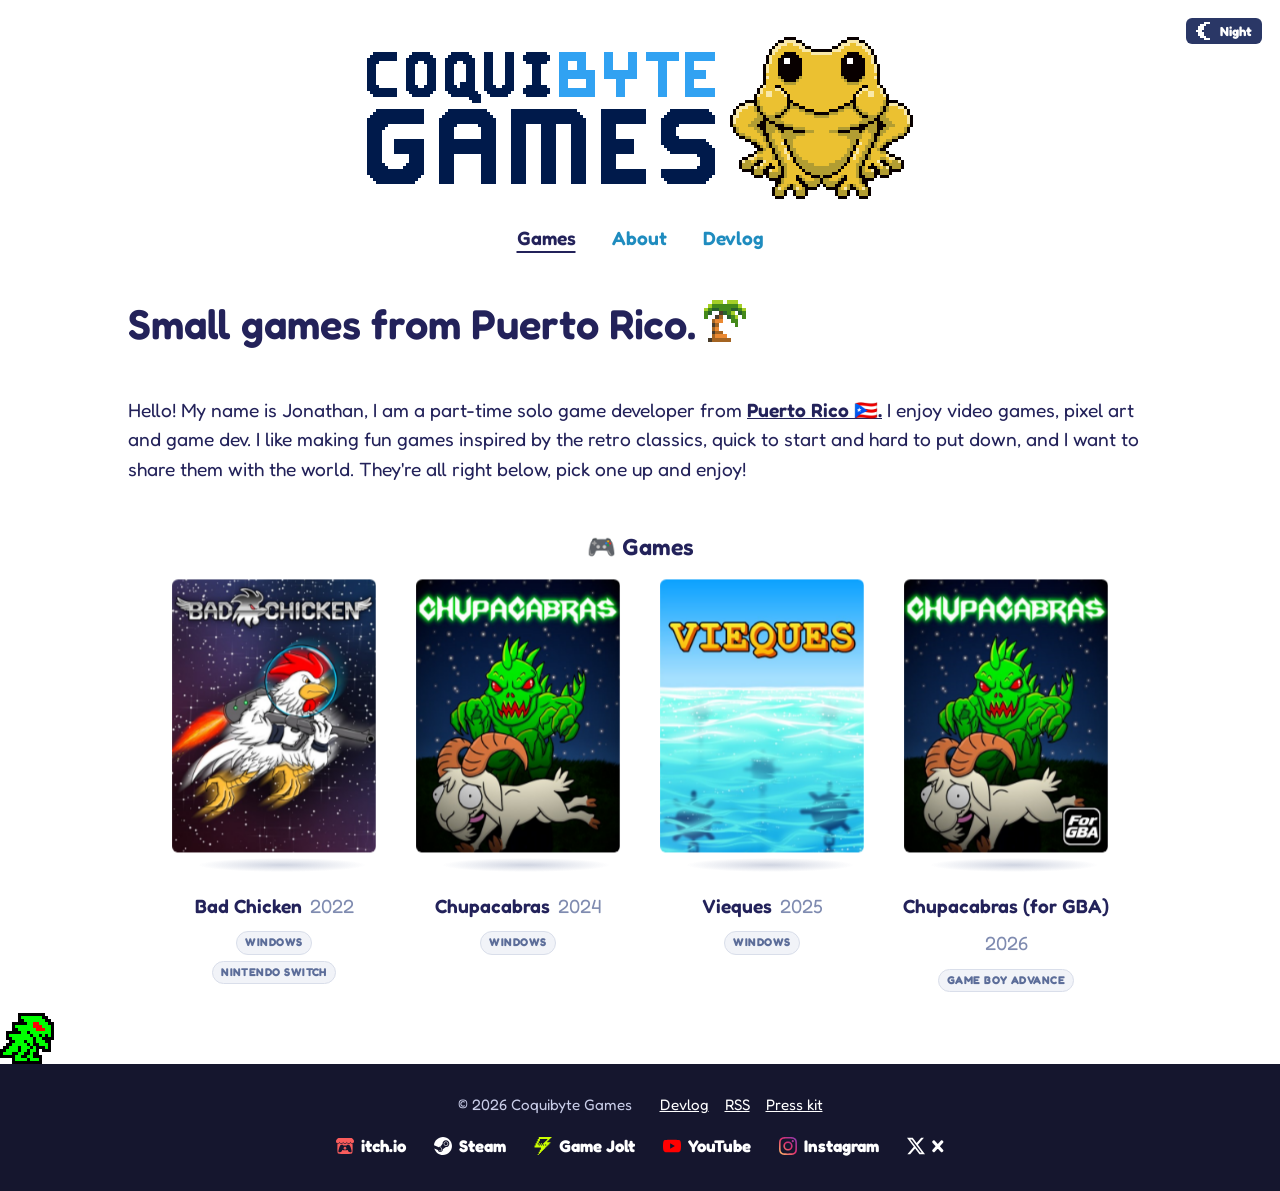
==== commit 0482403f: "Add Chupacabras (for GBA) Its own game page with cover, trailer and screenshots, the release devlog " ====
--- a/index.html
+++ b/index.html
@@ -115,6 +115,15 @@
         <span class="name"><span>Vieques</span><span class="when">2025</span></span>
         <span class="badges"><span class="badge">Windows</span></span>
       </a>
+      <a class="game" href="games/chupacabras-gba.html">
+        <span class="box3d" data-game="chupacabras-gba"><span class="lift"><span class="box">
+  <span class="face front"><img src="img/covers/chupacabras-gba.jpg" alt=""></span>
+  <span class="face spine" aria-hidden="true"><span>Chupacabras (for GBA)</span><i></i></span>
+  <span class="face top"></span>
+</span></span><span class="floor"></span></span>
+        <span class="name"><span>Chupacabras (for&nbsp;GBA)</span><span class="when">2026</span></span>
+        <span class="badges"><span class="badge">Game Boy Advance</span></span>
+      </a>
     </div>
   </section>
 </main>
--- a/css/style.css
+++ b/css/style.css
@@ -366,7 +366,9 @@
 .game{width:200px}
 .game .name{font-weight:600;font-size:1.2rem;color:var(--fg);margin-top:6px}
 .game .when{color:var(--faint);font-weight:400}
-@media (max-width:520px){.shelf{gap:28px 24px}.shelf .box3d{--bw:140px;--bh:188px;--bd:24px}.game{width:140px}}
+/* A name longer than its box ("Chupacabras (for GBA)") stays on one line, a little wider than the box, and its year goes under it */
+.game .name > span:first-child{white-space:nowrap}
+@media (max-width:520px){.shelf{gap:28px 24px}.shelf .box3d{--bw:140px;--bh:188px;--bd:24px}.game{width:140px}.game .name > span:first-child{white-space:normal}}
 
 /* FOOTER: dark, the full width of the page, the links centered. The scrollbar's space isn't kept here as style.css keeps it: on a page
    too short to scroll that space is an empty strip in the page color beside the dark footer, and nothing can paint it. Instead, on a page
